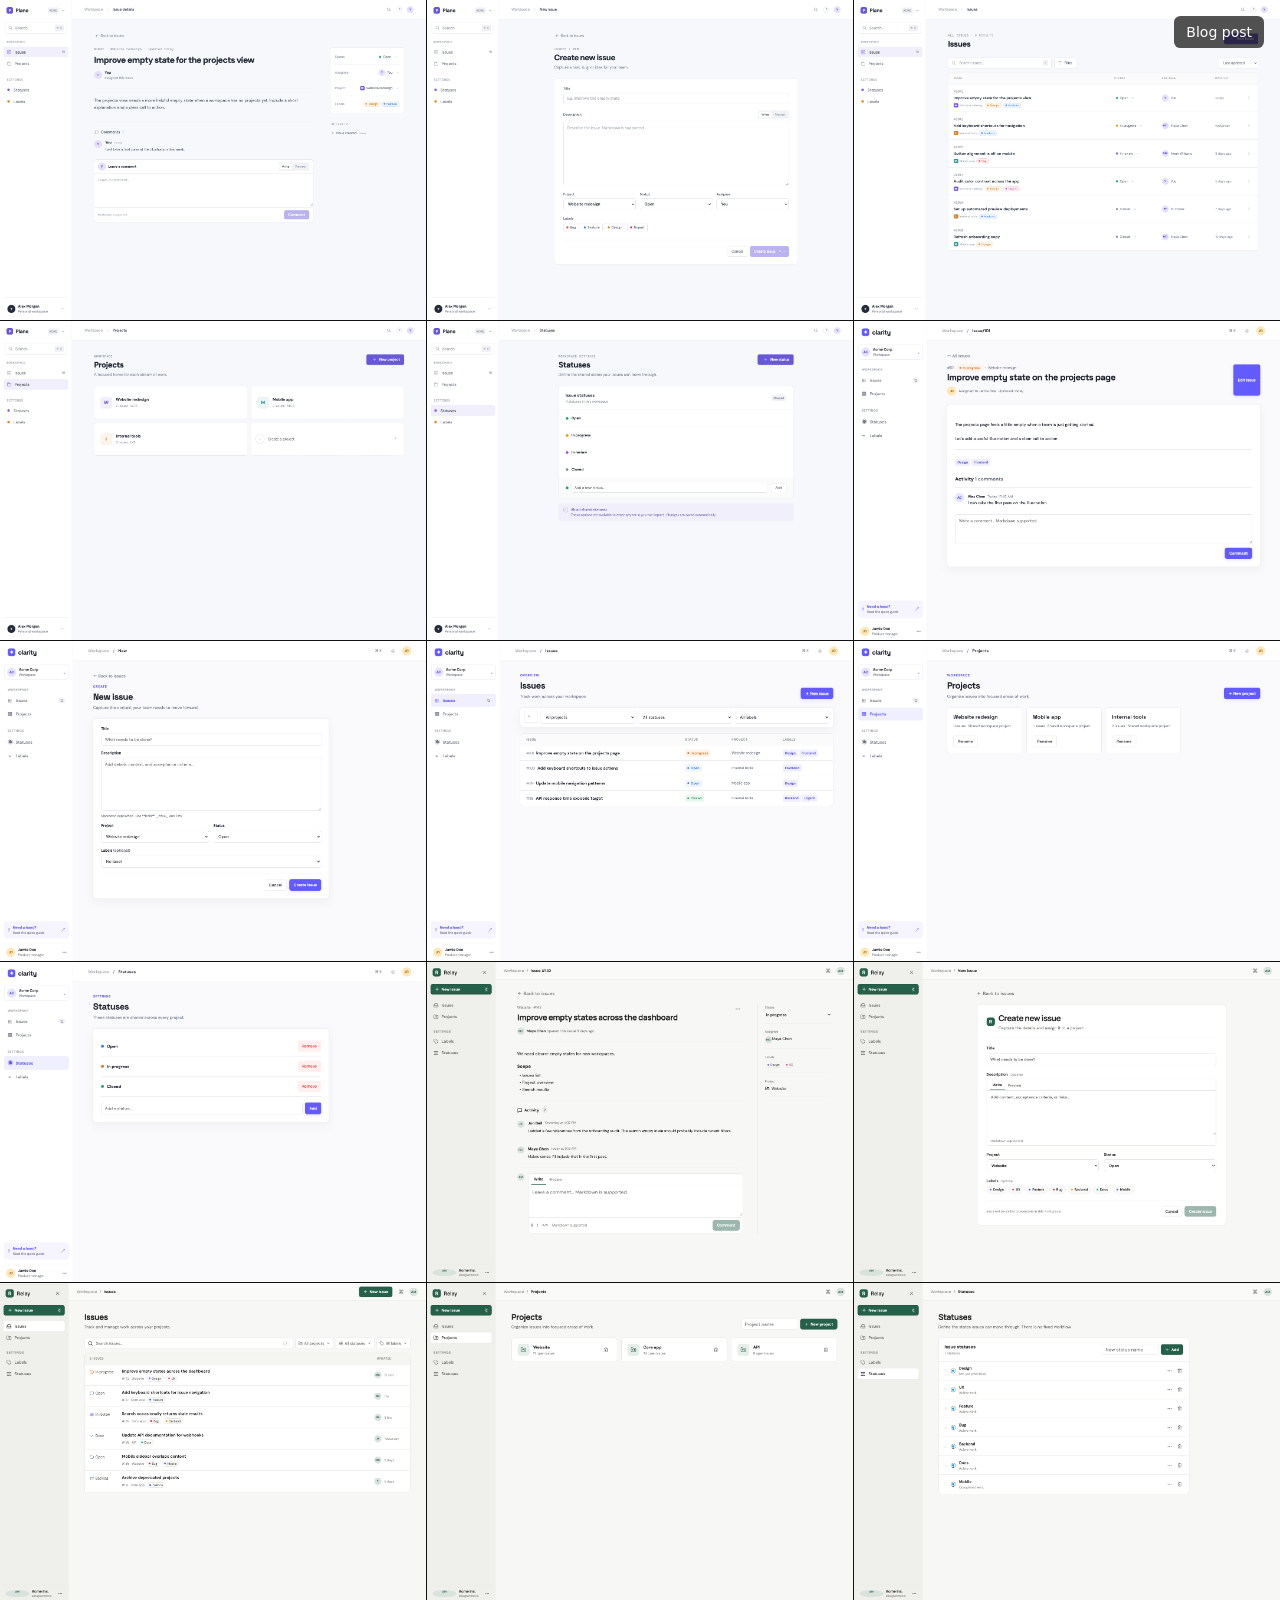
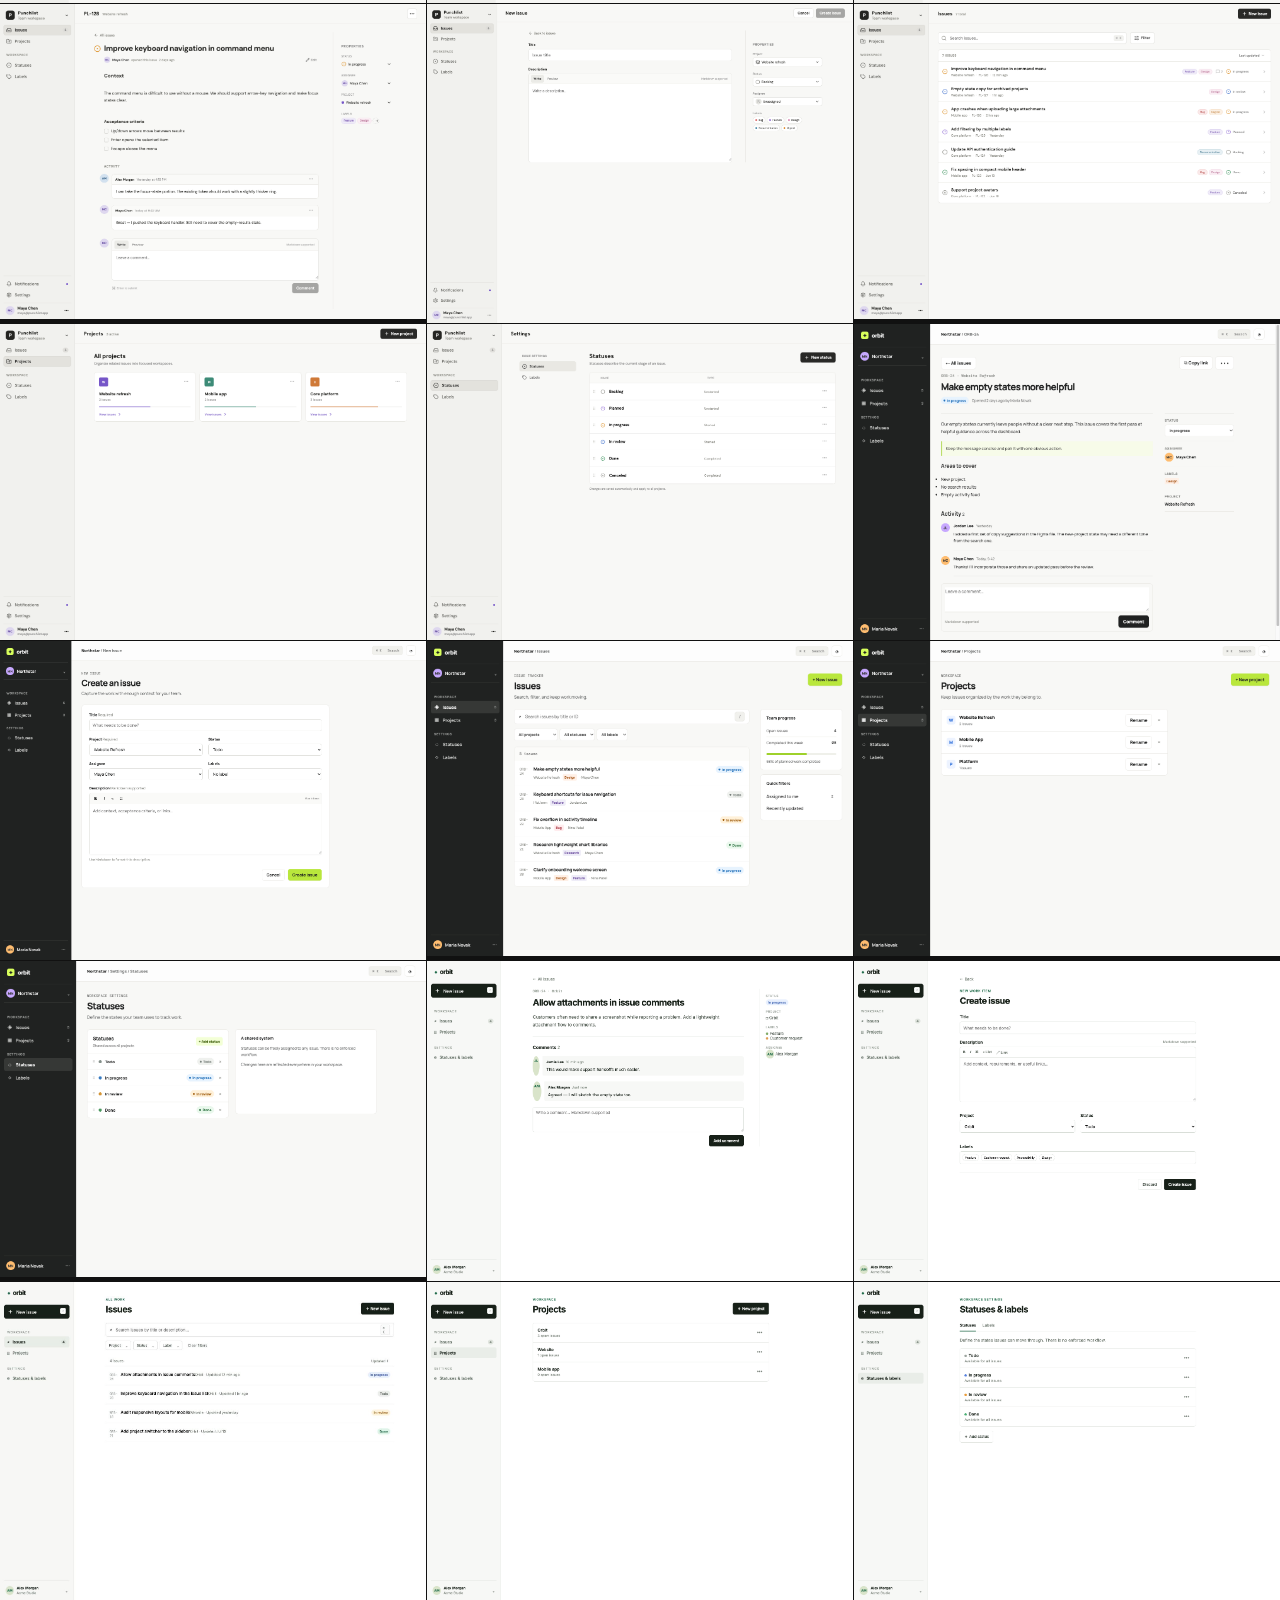
==== index.html @ f6d8ba4d "Publish UI design mockups for GitHub Pages" ====
<!doctype html>
<html lang="en">
  <head>
    <meta charset="UTF-8" />
    <meta name="viewport" content="width=device-width, initial-scale=1.0" />
    <title>UI design mockups</title>
    <style>
      * { box-sizing: border-box; }
      body { margin: 0; background: #111; }
      a { position: fixed; z-index: 1; top: 1rem; right: 1rem; padding: .5rem .75rem; border-radius: .4rem; background: rgba(17, 17, 17, .72); color: white; font: 14px system-ui, sans-serif; text-decoration: none; }
      main { display: grid; grid-template-columns: repeat(auto-fit, minmax(320px, 1fr)); gap: 1px; background: #111; }
      img { display: block; width: 100%; height: auto; }
    </style>
  </head>
  <body>
    <a href="https://juhapalomaki.fi/blog/openai-codex-ui-model-comparison/">Blog post</a>
    <main id="screenshots"></main>
    <script>
      const screenshots = [
        'luna-high-issue-details.png', 'luna-high-issue-new.png', 'luna-high-issues.png', 'luna-high-projects.png', 'luna-high-statuses.png',
        'luna-low-issue-details.png', 'luna-low-issue-new.png', 'luna-low-issues.png', 'luna-low-projects.png', 'luna-low-statuses.png',
        'sol-low-issue-details.png', 'sol-low-issue-new.png', 'sol-low-issues.png', 'sol-low-projects.png', 'sol-low-statuses.png',
        'sol-medium-issue-details.png', 'sol-medium-issue-new.png', 'sol-medium-issues.png', 'sol-medium-projects.png', 'sol-medium-statuses.png',
        'terra-high-issue-details.png', 'terra-high-issue-new.png', 'terra-high-issues.png', 'terra-high-projects.png', 'terra-high-statuses.png',
        'terra-low-issue-details.png', 'terra-low-issue-new.png', 'terra-low-issues.png', 'terra-low-projects.png', 'terra-low-statuses.png'
      ];
      document.querySelector('#screenshots').innerHTML = screenshots.map((filename) => `<img src="screenshots/${filename}" alt="" />`).join('');
    </script>
  </body>
</html>
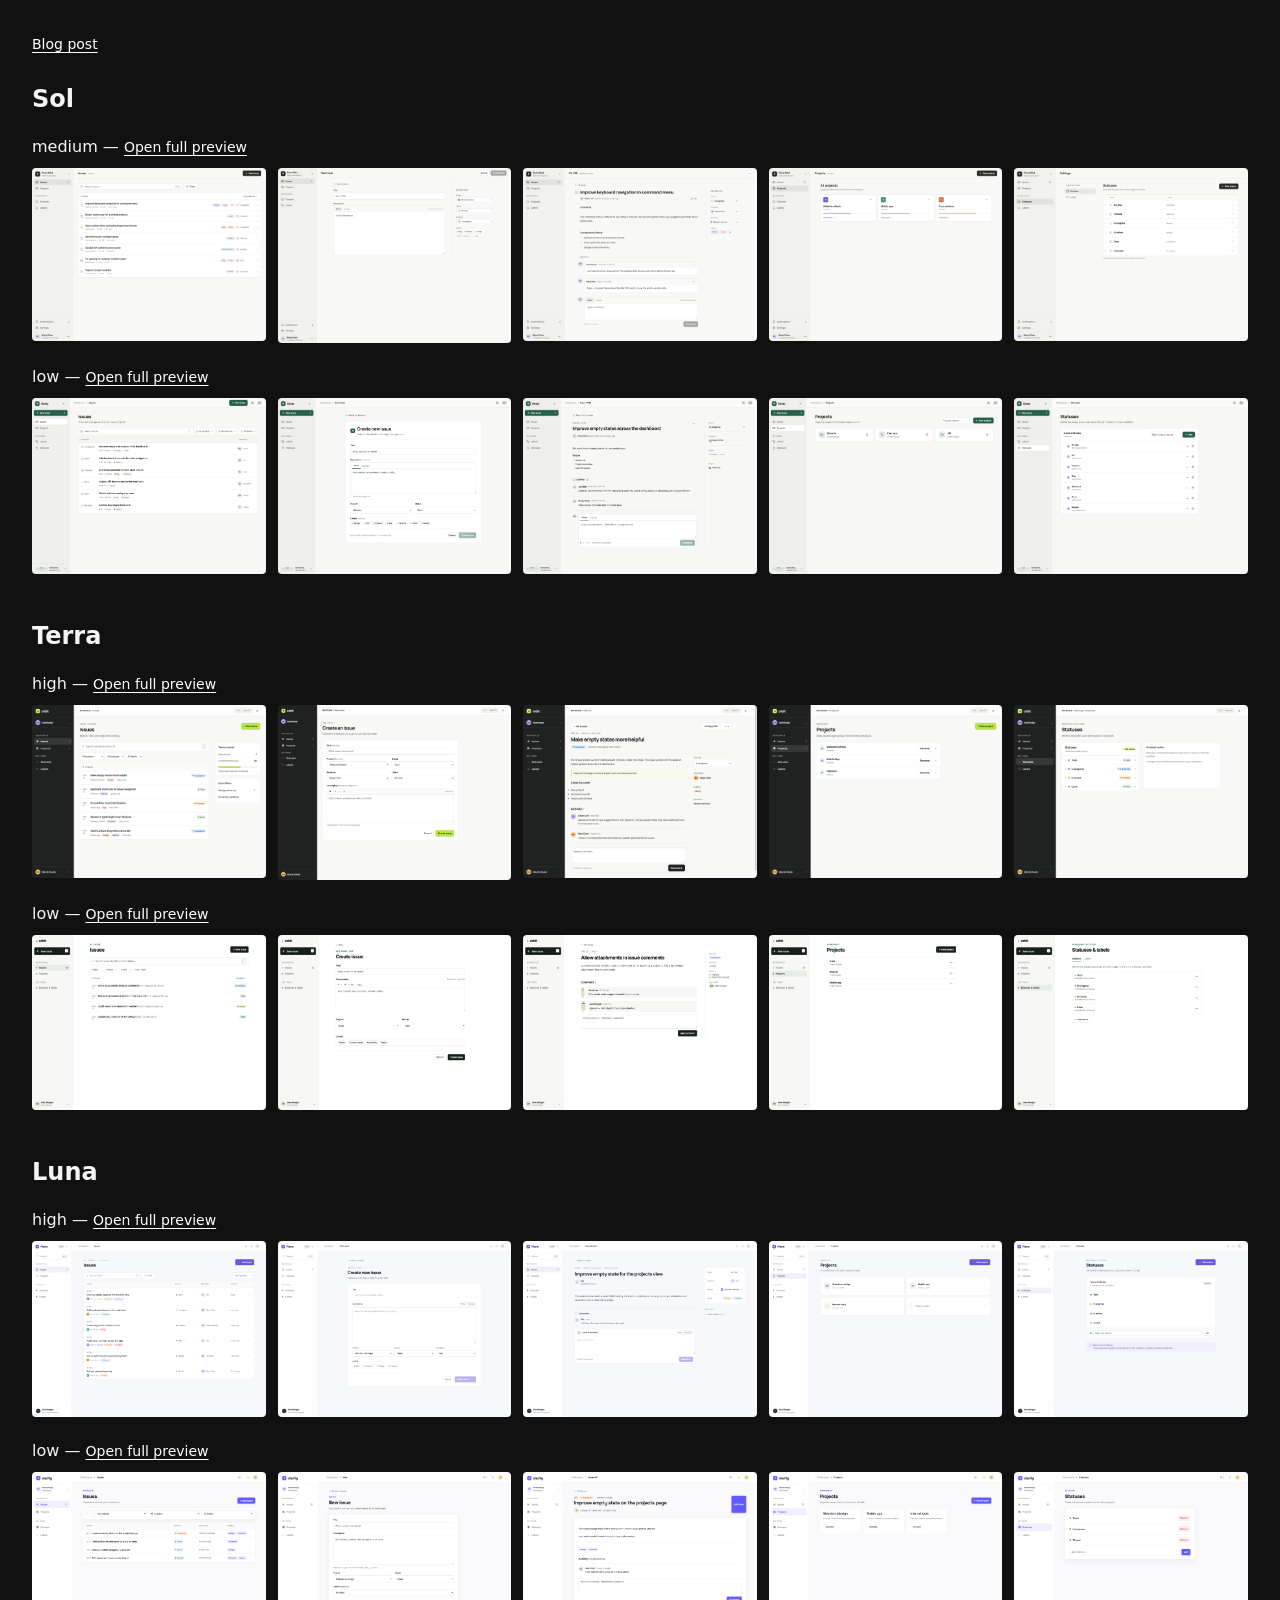
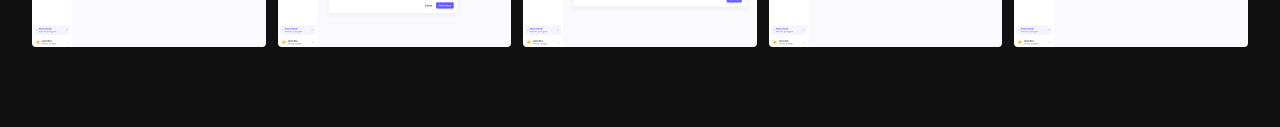
==== commit 76794a00: "Group mockups by model" ====
--- a/index.html
+++ b/index.html
@@ -6,25 +6,40 @@
     <title>UI design mockups</title>
     <style>
       * { box-sizing: border-box; }
-      body { margin: 0; background: #111; }
-      a { position: fixed; z-index: 1; top: 1rem; right: 1rem; padding: .5rem .75rem; border-radius: .4rem; background: rgba(17, 17, 17, .72); color: white; font: 14px system-ui, sans-serif; text-decoration: none; }
-      main { display: grid; grid-template-columns: repeat(auto-fit, minmax(320px, 1fr)); gap: 1px; background: #111; }
-      img { display: block; width: 100%; height: auto; }
+      body { margin: 0; background: #111; color: #f4f4f5; font-family: system-ui, sans-serif; }
+      main { max-width: 1440px; margin: 0 auto; padding: 2rem; }
+      h1 { margin: 0 0 2rem; font-size: 1.125rem; font-weight: 500; }
+      section { margin: 0 0 3rem; }
+      h2 { margin: 0 0 1.25rem; font-size: 1.5rem; }
+      h3 { margin: 1.5rem 0 .75rem; font-size: 1rem; font-weight: 500; }
+      .preview-link { color: #fff; font-size: .875rem; text-underline-offset: .2em; }
+      .screenshots { display: grid; grid-template-columns: repeat(auto-fit, minmax(180px, 1fr)); gap: .75rem; }
+      img { display: block; width: 100%; height: auto; border-radius: .25rem; }
     </style>
   </head>
   <body>
-    <a href="https://juhapalomaki.fi/blog/openai-codex-ui-model-comparison/">Blog post</a>
-    <main id="screenshots"></main>
+    <main id="mockups"></main>
     <script>
-      const screenshots = [
-        'luna-high-issue-details.png', 'luna-high-issue-new.png', 'luna-high-issues.png', 'luna-high-projects.png', 'luna-high-statuses.png',
-        'luna-low-issue-details.png', 'luna-low-issue-new.png', 'luna-low-issues.png', 'luna-low-projects.png', 'luna-low-statuses.png',
-        'sol-low-issue-details.png', 'sol-low-issue-new.png', 'sol-low-issues.png', 'sol-low-projects.png', 'sol-low-statuses.png',
-        'sol-medium-issue-details.png', 'sol-medium-issue-new.png', 'sol-medium-issues.png', 'sol-medium-projects.png', 'sol-medium-statuses.png',
-        'terra-high-issue-details.png', 'terra-high-issue-new.png', 'terra-high-issues.png', 'terra-high-projects.png', 'terra-high-statuses.png',
-        'terra-low-issue-details.png', 'terra-low-issue-new.png', 'terra-low-issues.png', 'terra-low-projects.png', 'terra-low-statuses.png'
+      const models = [
+        ['Sol', [['medium', 'sol-medium'], ['low', 'sol-low']]],
+        ['Terra', [['high', 'terra-high'], ['low', 'terra-low']]],
+        ['Luna', [['high', 'luna-high'], ['low', 'luna-low']]]
       ];
-      document.querySelector('#screenshots').innerHTML = screenshots.map((filename) => `<img src="screenshots/${filename}" alt="" />`).join('');
+      const screens = ['issues', 'issue-new', 'issue-details', 'projects', 'statuses'];
+      document.querySelector('#mockups').innerHTML = `
+        <h1><a class="preview-link" href="https://juhapalomaki.fi/blog/openai-codex-ui-model-comparison/">Blog post</a></h1>
+        ${models.map(([name, configurations]) => `
+          <section>
+            <h2>${name}</h2>
+            ${configurations.map(([effort, prefix]) => `
+              <h3>${effort} — <a class="preview-link" href="${name.toLowerCase()}/${effort}/">Open full preview</a></h3>
+              <div class="screenshots">
+                ${screens.map((screen) => `<img src="screenshots/${prefix}-${screen}.png" alt="" loading="lazy" />`).join('')}
+              </div>
+            `).join('')}
+          </section>
+        `).join('')}
+      `;
     </script>
   </body>
 </html>
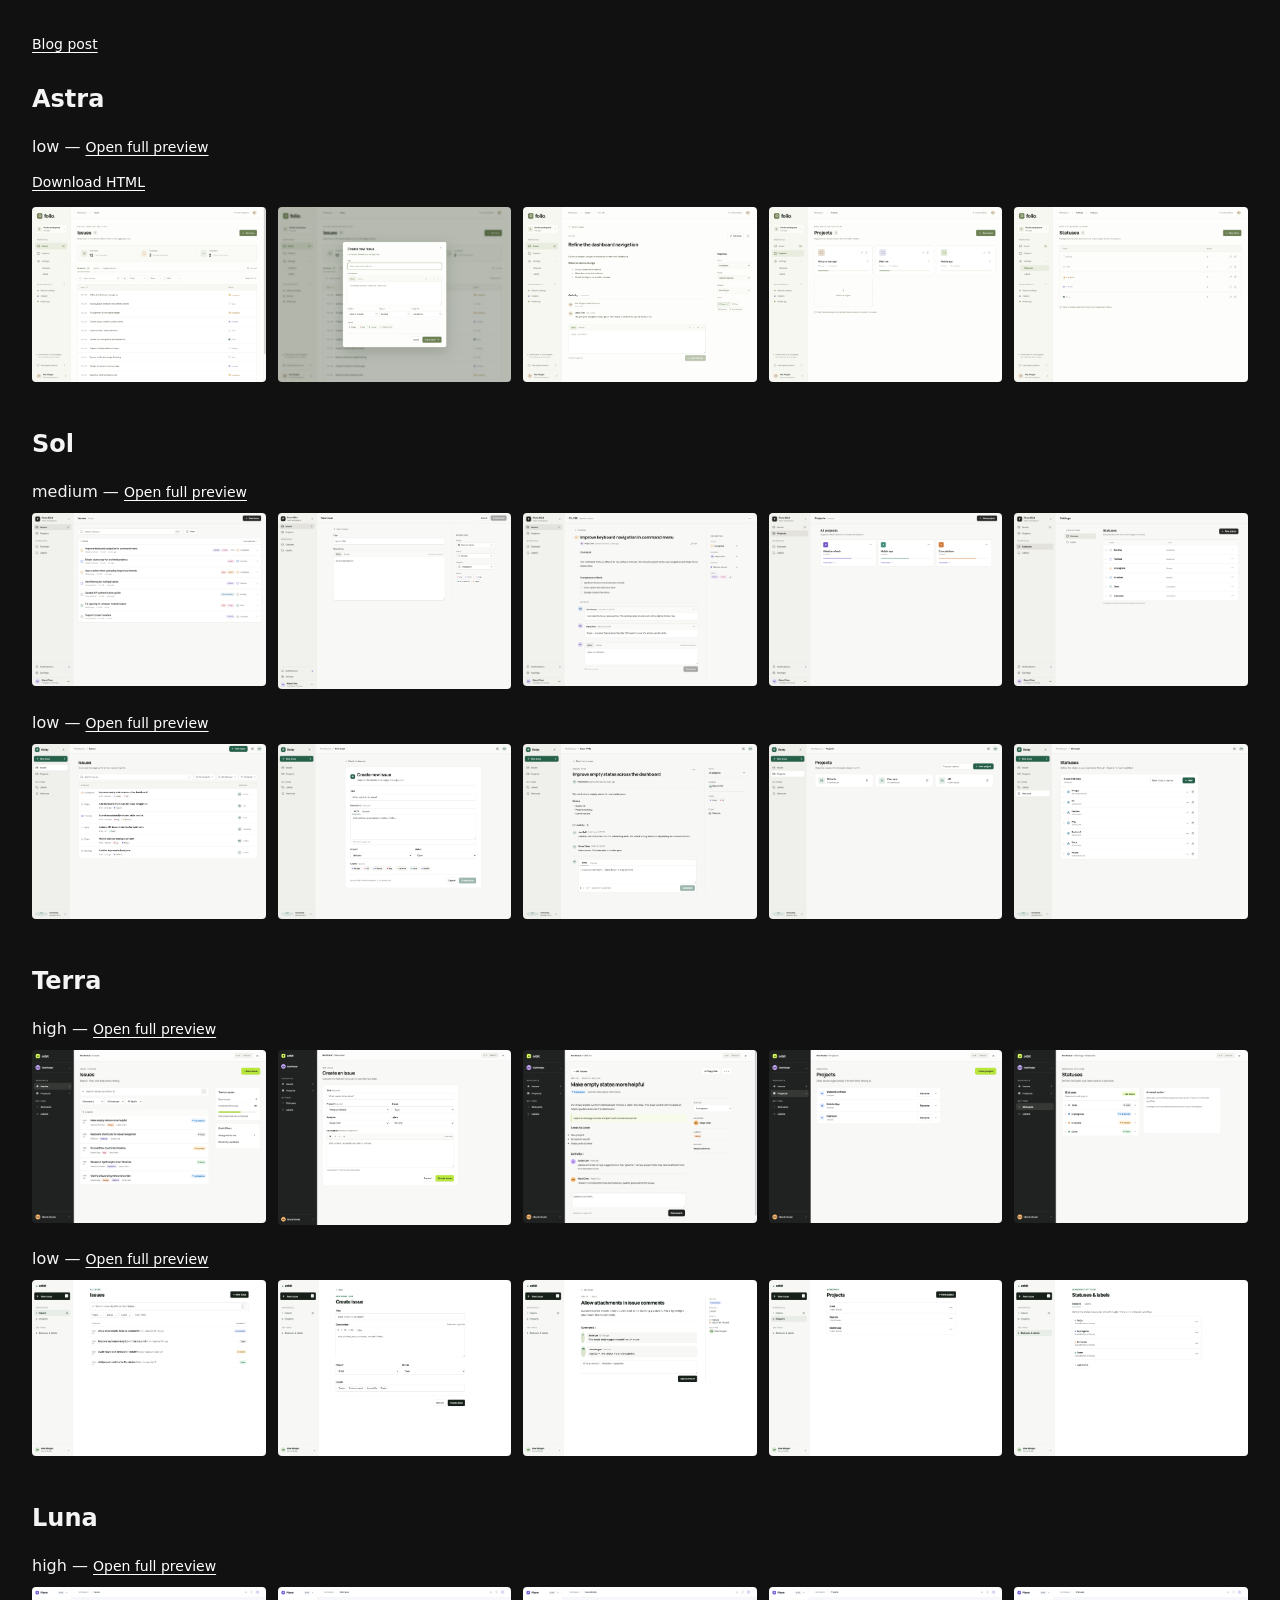
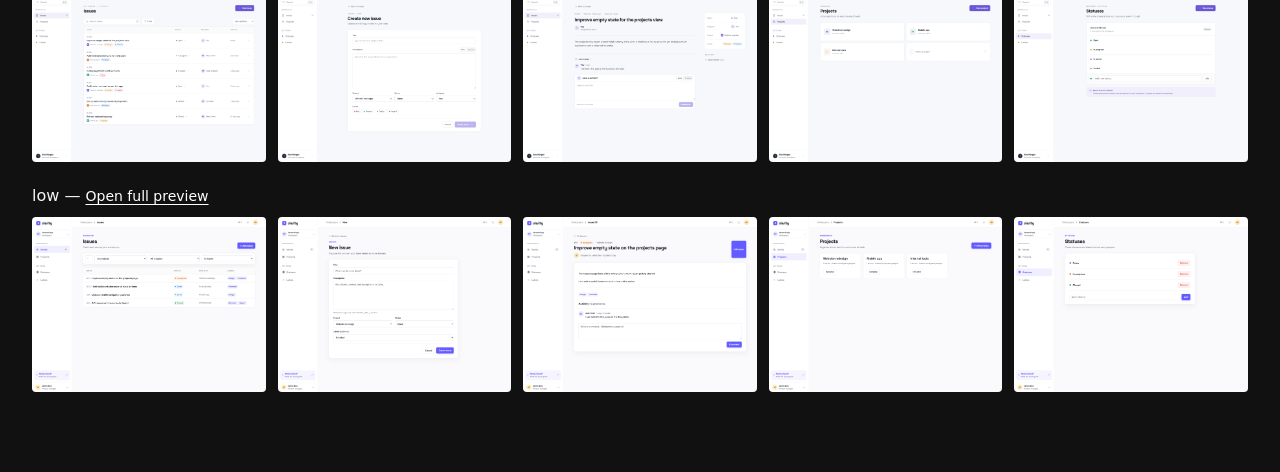
==== commit a6edbb93: "Add Astra low UI comparison and screenshots" ====
--- a/index.html
+++ b/index.html
@@ -21,6 +21,7 @@
     <main id="mockups"></main>
     <script>
       const models = [
+        ['Astra', [['low', 'astra-low']]],
         ['Sol', [['medium', 'sol-medium'], ['low', 'sol-low']]],
         ['Terra', [['high', 'terra-high'], ['low', 'terra-low']]],
         ['Luna', [['high', 'luna-high'], ['low', 'luna-low']]]
@@ -33,6 +34,7 @@
             <h2>${name}</h2>
             ${configurations.map(([effort, prefix]) => `
               <h3>${effort} — <a class="preview-link" href="${name.toLowerCase()}/${effort}/">Open full preview</a></h3>
+              ${name === 'Astra' ? `<p><a class="preview-link" href="astra/low/index.html" download="astra-low.html">Download HTML</a></p>` : ''}
               <div class="screenshots">
                 ${screens.map((screen) => `<img src="screenshots/${prefix}-${screen}.png" alt="" loading="lazy" />`).join('')}
               </div>
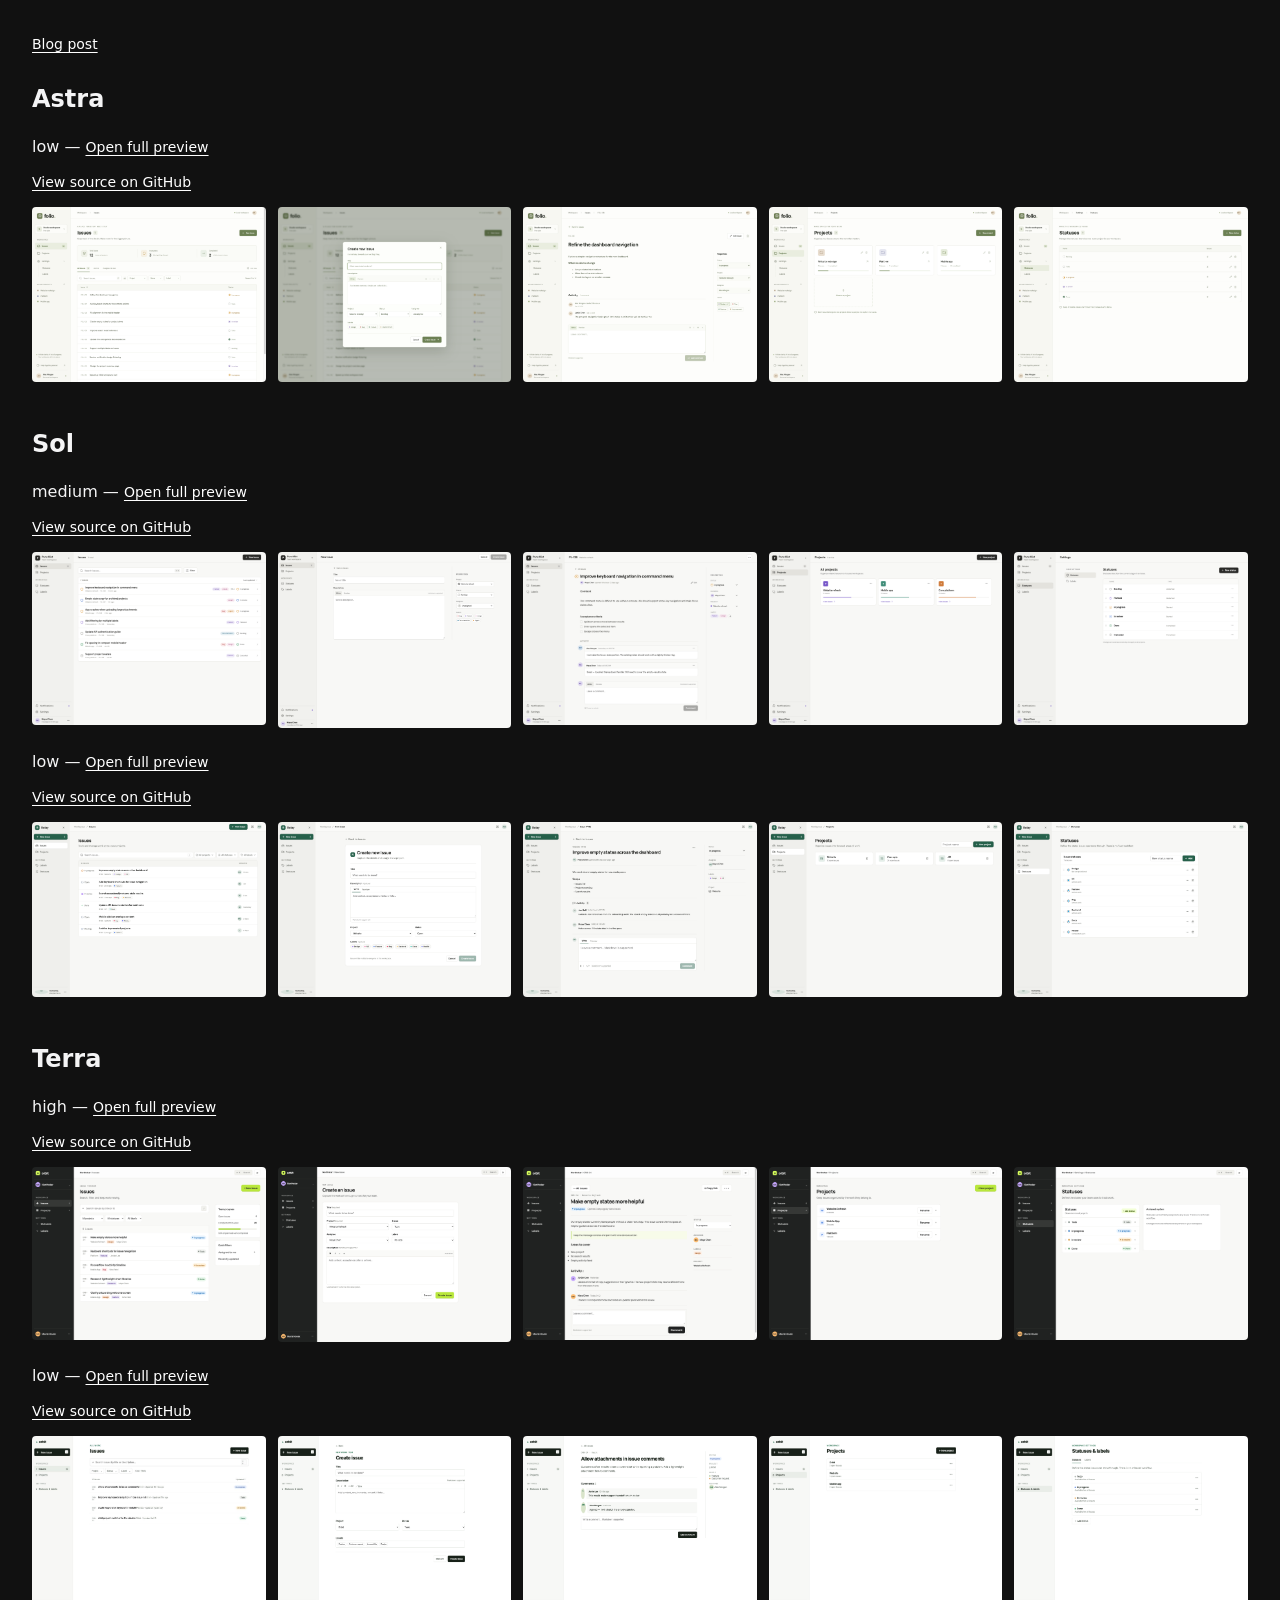
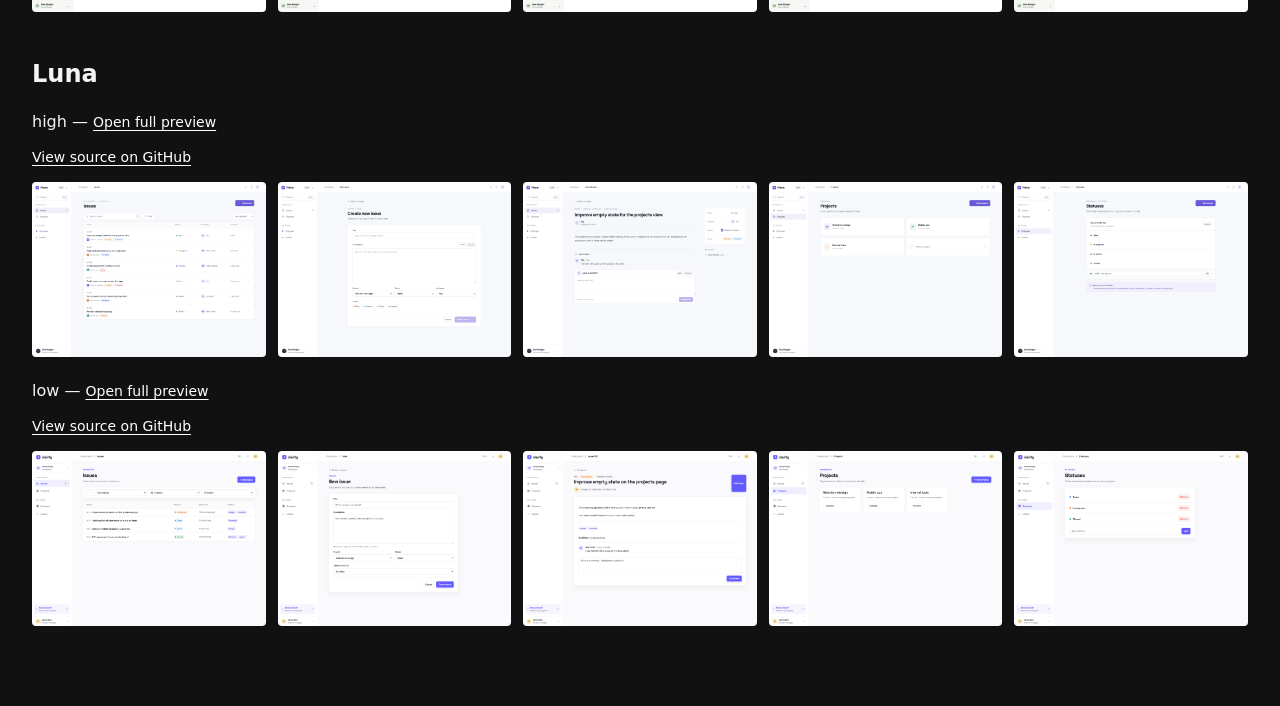
==== commit b4ce3b4f: "Add links to GitHub repo" ====
--- a/index.html
+++ b/index.html
@@ -34,7 +34,7 @@
             <h2>${name}</h2>
             ${configurations.map(([effort, prefix]) => `
               <h3>${effort} — <a class="preview-link" href="${name.toLowerCase()}/${effort}/">Open full preview</a></h3>
-              ${name === 'Astra' ? `<p><a class="preview-link" href="astra/low/index.html" download="astra-low.html">Download HTML</a></p>` : ''}
+              <p><a class="preview-link" href="https://github.com/juhap/agent-uidesign/tree/main/${name.toLowerCase()}/${effort}/">View source on GitHub</a></p>
               <div class="screenshots">
                 ${screens.map((screen) => `<img src="screenshots/${prefix}-${screen}.png" alt="" loading="lazy" />`).join('')}
               </div>
